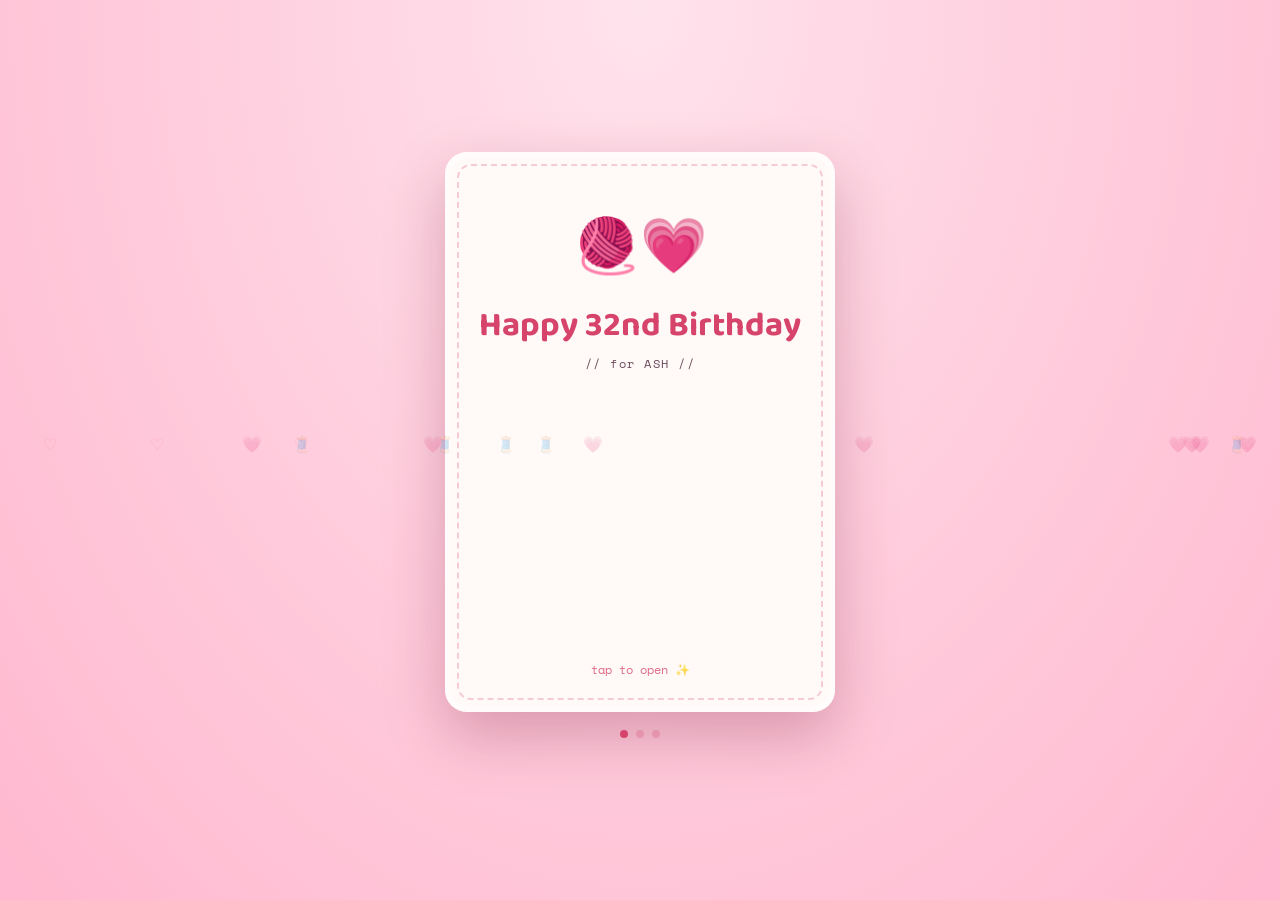
==== index.html @ e6eb1e93 "Add files via upload" ====
<!DOCTYPE html>
<html lang="en">
<head>
<meta charset="UTF-8">
<title>Happy 32nd Birthday, Ash</title>
<link href="https://fonts.googleapis.com/css2?family=Baloo+2:wght@500;600;700&family=Space+Mono:wght@400;700&display=swap" rel="stylesheet">
<style>
  :root{
    --pink-1: #ffe3ec;
    --pink-2: #ffb8cf;
    --pink-deep: #d6446b;
    --panel: #fffaf8;
    --ink: #3a2233;
    --ink-soft: #6b4b5c;
    --mustard: #e8a33d;
    --rose: #e8637a;
    --gold: #f0bd6a;
  }
  *{box-sizing:border-box;}
  html,body{
    margin:0; padding:0; width:100%; min-height:100%;
    background: radial-gradient(ellipse at 50% 0%, var(--pink-1) 0%, var(--pink-2) 100%);
    font-family:'Baloo 2', sans-serif;
    color: var(--ink);
    overflow-x:hidden;
  }
  .stage{
    position:relative;
    min-height:100vh;
    display:flex;
    flex-direction:column;
    align-items:center;
    justify-content:center;
    padding: 40px 16px 50px;
  }
  /* soft floating hearts in the pink backdrop */
  .heart{
    position:absolute;
    font-size: 16px;
    color: rgba(214,68,107,0.18);
    animation: floatUp linear infinite;
    user-select:none;
    pointer-events:none;
  }
  @keyframes floatUp{
    0%{ transform: translateY(110vh) rotate(0deg); opacity:0; }
    12%{ opacity:1; }
    88%{ opacity:1; }
    100%{ transform: translateY(-8vh) rotate(20deg); opacity:0; }
  }

  .perspective{
    perspective: 1600px;
    width: min(390px, 92vw);
  }
  .card{
    position:relative;
    width:100%;
    min-height: 560px;
    transition: transform .35s ease;
    transform-origin:center;
  }
  .card.flipping{ transform: scaleX(0.02); }

  .face{
    display:none;
    width:100%;
    min-height:560px;
    background: var(--panel);
    border-radius: 22px;
    box-shadow: 0 24px 60px rgba(120,20,55,0.28), 0 0 0 6px rgba(255,255,255,0.5) inset;
    padding: 34px 26px;
    position:relative;
    overflow:hidden;
  }
  .face.active{ display:flex; flex-direction:column; align-items:center; text-align:center; }

  /* stitched border motif */
  .face::before{
    content:"";
    position:absolute; inset:12px;
    border: 2px dashed rgba(214,68,107,0.25);
    border-radius: 14px;
    pointer-events:none;
  }

  h1{
    font-size: clamp(24px, 6vw, 34px);
    margin: 6px 0 2px;
    color: var(--pink-deep);
    z-index:2;
  }
  .sub{
    font-family:'Space Mono', monospace;
    font-size: 12px;
    letter-spacing: 1.5px;
    color: var(--ink-soft);
    margin-bottom: 18px;
    z-index:2;
  }
  .cover-icon{ font-size: 54px; margin-top: 20px; }
  .tap-hint{
    margin-top: auto;
    padding-top: 24px;
    font-family:'Space Mono', monospace;
    font-size: 12px;
    color: var(--pink-deep);
    opacity:.8;
    animation: pulse 1.8s ease-in-out infinite;
    z-index:2;
  }
  @keyframes pulse{ 0%,100%{opacity:.5;} 50%{opacity:1;} }

  /* middle page doodles (contained, not full viewport) */
  .doodle-row{
    position:absolute; inset:0;
    pointer-events:none;
    z-index:0;
  }
  .doodle{
    position:absolute;
    font-size: 18px;
    opacity: 0.28;
    animation: driftSmall 9s ease-in-out infinite;
  }
  @keyframes driftSmall{
    0%,100%{ transform: translateY(0); }
    50%{ transform: translateY(-14px); }
  }

  .cake-wrap{ z-index:2; cursor:pointer; margin-top: 6px; transition: transform .2s ease; }
  .cake-wrap:hover{ transform: scale(1.03); }
  .cake-wrap:active{ transform: scale(0.98); }
  .flame{ animation: flicker 1.4s ease-in-out infinite; transform-origin:center bottom; }
  @keyframes flicker{
    0%,100%{ transform: scaleY(1) rotate(-2deg); }
    50%{ transform: scaleY(1.15) rotate(2deg); }
  }
  .flame.out{ animation:none; opacity:0; transition: opacity .3s ease; }
  .smoke{ opacity:0; }
  .smoke.show{ opacity:1; animation: smokeUp 1.4s ease-out forwards; }
  @keyframes smokeUp{
    0%{ opacity:.6; transform: translateY(0) scale(1); }
    100%{ opacity:0; transform: translateY(-30px) scale(2.2); }
  }

  .message{
    max-width: 320px;
    margin-top: 18px;
    opacity:0;
    transform: translateY(10px);
    transition: opacity .7s ease, transform .7s ease;
    z-index:2;
    line-height:1.6;
    font-size: 15px;
    color: var(--ink);
  }
  .message.show{ opacity:1; transform: translateY(0); }
  .message b{ color: var(--pink-deep); }
  .hint{
    font-family:'Space Mono', monospace;
    font-size: 12px;
    color: var(--ink-soft);
    margin-top: 14px;
    z-index:2;
  }

  .btn{
    margin-top: 22px;
    background: var(--rose);
    color: #fff;
    border:none;
    padding: 10px 22px;
    border-radius: 30px;
    font-family:'Baloo 2', sans-serif;
    font-weight:600;
    font-size: 14px;
    cursor:pointer;
    opacity:0;
    transform: translateY(8px);
    transition: opacity .5s ease .1s, transform .5s ease .1s, background .2s ease;
    z-index:2;
  }
  .btn.show{ opacity:1; transform:translateY(0); }
  .btn:hover{ background: var(--pink-deep); }

  .signoff{
    margin-top: 22px;
    font-family:'Space Mono', monospace;
    font-size: 12.5px;
    color: var(--pink-deep);
    z-index:2;
  }
  .ps{
    margin-top: 14px;
    font-size: 14px;
    color: var(--ink-soft);
    max-width: 300px;
    z-index:2;
  }

  .dots{
    display:flex; gap:8px; margin-top: 18px; z-index:2;
  }
  .dot{ width:8px; height:8px; border-radius:50%; background: rgba(214,68,107,0.25); }
  .dot.active{ background: var(--pink-deep); }

  /* confetti */
  .confetti{
    position:fixed; top:-20px; width:8px; height:14px; opacity:0.95;
    pointer-events:none; z-index:5; animation: fall linear forwards;
  }
  @keyframes fall{
    0%{ transform: translateY(0) rotate(0deg); }
    100%{ transform: translateY(105vh) rotate(720deg); }
  }
</style>
</head>
<body>
<div class="stage" id="stage">

  <div class="perspective">
    <div class="card" id="card">

      <!-- FRONT -->
      <div class="face active" data-page="front" id="pageFront">
        <div class="cover-icon">🧶💗</div>
        <h1>Happy 32nd Birthday</h1>
        <div class="sub">// for ASH //</div>
        <div class="tap-hint">tap to open ✨</div>
      </div>

      <!-- MIDDLE -->
      <div class="face" data-page="middle" id="pageMiddle">
        <div class="doodle-row" id="doodleRow"></div>
        <div class="cake-wrap" id="cakeWrap" title="Tap to blow out the candles">
          <svg width="160" height="150" viewBox="0 0 180 170">
            <ellipse cx="90" cy="150" rx="80" ry="10" fill="#f4d3dc" opacity="0.6"/>
            <rect x="35" y="95" width="110" height="45" rx="8" fill="#e8637a"/>
            <rect x="35" y="95" width="110" height="12" rx="6" fill="#f2879a"/>
            <rect x="50" y="65" width="80" height="35" rx="7" fill="#e8a33d"/>
            <rect x="50" y="65" width="80" height="10" rx="5" fill="#f0bd6a"/>
            <rect x="65" y="42" width="50" height="27" rx="6" fill="#f28aa0"/>
            <rect x="65" y="42" width="50" height="8" rx="4" fill="#ffb6c6"/>
            <g id="candle1">
              <rect x="72" y="24" width="5" height="20" fill="#fff"/>
              <ellipse class="flame" cx="74.5" cy="20" rx="4" ry="7" fill="#ffce54"/>
              <circle class="smoke" cx="74.5" cy="10" r="4" fill="#d8b6c0"/>
            </g>
            <g id="candle2">
              <rect x="87" y="20" width="5" height="24" fill="#fff"/>
              <ellipse class="flame" cx="89.5" cy="16" rx="4" ry="7" fill="#ffce54"/>
              <circle class="smoke" cx="89.5" cy="6" r="4" fill="#d8b6c0"/>
            </g>
            <g id="candle3">
              <rect x="102" y="24" width="5" height="20" fill="#fff"/>
              <ellipse class="flame" cx="104.5" cy="20" rx="4" ry="7" fill="#ffce54"/>
              <circle class="smoke" cx="104.5" cy="10" r="4" fill="#d8b6c0"/>
            </g>
          </svg>
        </div>
        <div class="hint" id="hint">tap the candles to make a wish 🕯️</div>

        <div class="message" id="message">
          32 looks incredible on you. In the last year alone you've been a rockstar mom to three, the steadiest kind
          of partner, and somehow still found time to chase down every conspiracy rabbit hole TikTok had to offer
          <b>(we need the full briefing sometime)</b>. You're out here learning to code between crochet rows and
          school deadlines, still refusing to settle for anything less than the life you actually want. That's rare.
          That's you.
        </div>
        <button class="btn" id="continueBtn">Continue →</button>
      </div>

      <!-- BACK -->
      <div class="face" data-page="back" id="pageBack">
        <div class="cover-icon">🖖💗</div>
        <h1 style="font-size:22px;">One more thing, Ash...</h1>
        <div class="ps">
          Here's to another year of building things — stitch by stitch, line by line. And for the record, if Data
          from the Enterprise ever needs backup analyzing a good rabbit-hole theory, I'm pretty sure you'd out-logic
          him anyway.
        </div>
        <div class="signoff">— Love, Dada 💛 (stardate 2026.09.01)</div>
        <button class="btn show" id="restartBtn">🔁 Open Again</button>
      </div>

    </div>
  </div>

  <div class="dots">
    <div class="dot active" id="dot0"></div>
    <div class="dot" id="dot1"></div>
    <div class="dot" id="dot2"></div>
  </div>
</div>

<script>
  const stage = document.getElementById('stage');
  const card = document.getElementById('card');
  const faces = { front: document.getElementById('pageFront'), middle: document.getElementById('pageMiddle'), back: document.getElementById('pageBack') };
  const dots = [document.getElementById('dot0'), document.getElementById('dot1'), document.getElementById('dot2')];
  const order = ['front','middle','back'];
  let current = 0;
  let blown = false;

  // soft floating hearts on the pink backdrop
  for(let i=0;i<18;i++){
    const h = document.createElement('div');
    h.className='heart';
    h.textContent = ['💗','♡','🧵'][Math.floor(Math.random()*3)];
    h.style.left = Math.random()*100+'%';
    h.style.animationDuration = (9+Math.random()*8)+'s';
    h.style.animationDelay = (Math.random()*8)+'s';
    stage.appendChild(h);
  }

  // doodles inside the middle page only
  const doodleRow = document.getElementById('doodleRow');
  const doodleSyms = ['♪','♫','</>','🧶'];
  for(let i=0;i<8;i++){
    const d = document.createElement('div');
    d.className='doodle';
    d.textContent = doodleSyms[Math.floor(Math.random()*doodleSyms.length)];
    d.style.left = (5+Math.random()*90)+'%';
    d.style.top = (5+Math.random()*85)+'%';
    d.style.color = ['#e8a33d','#e8637a','#d6446b'][Math.floor(Math.random()*3)];
    d.style.animationDelay = (Math.random()*4)+'s';
    doodleRow.appendChild(d);
  }

  function flipTo(index){
    card.classList.add('flipping');
    setTimeout(() => {
      faces[order[current]].classList.remove('active');
      current = index;
      faces[order[current]].classList.add('active');
      dots.forEach((d,i)=> d.classList.toggle('active', i===current));
      card.classList.remove('flipping');
    }, 330);
  }

  // front cover: tap anywhere to open
  faces.front.addEventListener('click', () => flipTo(1));

  // middle page: candle interaction
  const cakeWrap = document.getElementById('cakeWrap');
  const hint = document.getElementById('hint');
  const message = document.getElementById('message');
  const continueBtn = document.getElementById('continueBtn');

  cakeWrap.addEventListener('click', () => {
    if(blown) return;
    blown = true;
    document.querySelectorAll('.flame').forEach(f => f.classList.add('out'));
    document.querySelectorAll('.smoke').forEach(s => s.classList.add('show'));
    hint.textContent = "wish made ✨";
    setTimeout(() => {
      message.classList.add('show');
      continueBtn.classList.add('show');
      launchConfetti();
    }, 400);
  });

  continueBtn.addEventListener('click', (e) => { e.stopPropagation(); flipTo(2); });

  // back page: restart
  document.getElementById('restartBtn').addEventListener('click', (e) => {
    e.stopPropagation();
    blown = false;
    document.querySelectorAll('.flame').forEach(f => f.classList.remove('out'));
    document.querySelectorAll('.smoke').forEach(s => s.classList.remove('show'));
    hint.textContent = "tap the candles to make a wish 🕯️";
    message.classList.remove('show');
    continueBtn.classList.remove('show');
    flipTo(0);
  });

  function launchConfetti(){
    const colors = ['#e8637a','#f28aa0','#ffb6c6','#e8a33d','#fff'];
    for(let i=0;i<70;i++){
      const c = document.createElement('div');
      c.className='confetti';
      c.style.left = Math.random()*100+'%';
      c.style.background = colors[Math.floor(Math.random()*colors.length)];
      c.style.animationDuration = (2.5+Math.random()*2)+'s';
      c.style.animationDelay = (Math.random()*0.6)+'s';
      document.body.appendChild(c);
      setTimeout(()=> c.remove(), 5000);
    }
  }
</script>
</body>
</html>
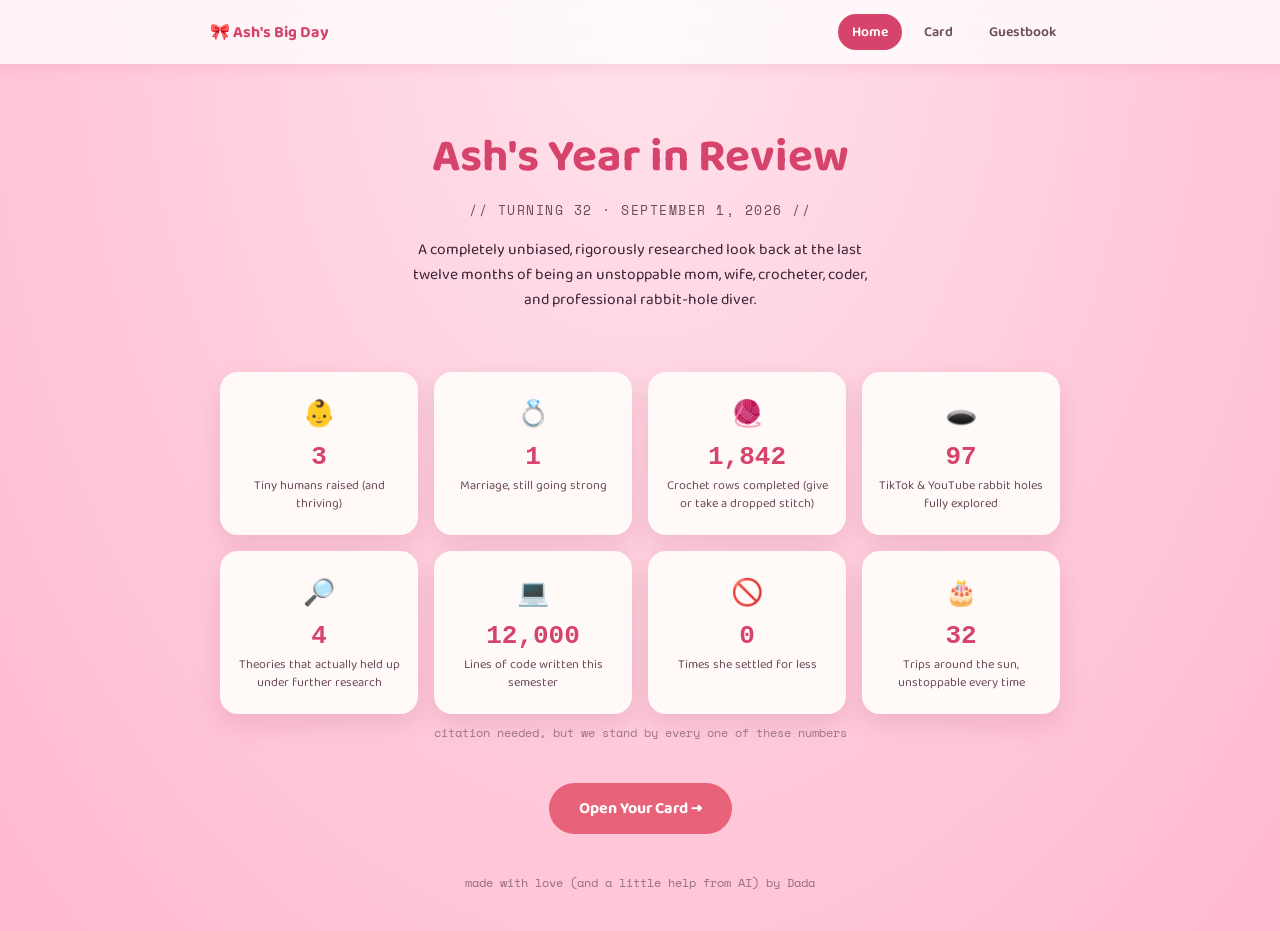
==== commit 14248f00: "Add files via upload" ====
--- a/index.html
+++ b/index.html
@@ -2,392 +2,110 @@
 <html lang="en">
 <head>
 <meta charset="UTF-8">
-<title>Happy 32nd Birthday, Ash</title>
+<meta name="viewport" content="width=device-width, initial-scale=1">
+<title>Ash's Year in Review</title>
 <link href="https://fonts.googleapis.com/css2?family=Baloo+2:wght@500;600;700&family=Space+Mono:wght@400;700&display=swap" rel="stylesheet">
+<link rel="stylesheet" href="style.css">
 <style>
-  :root{
-    --pink-1: #ffe3ec;
-    --pink-2: #ffb8cf;
-    --pink-deep: #d6446b;
-    --panel: #fffaf8;
-    --ink: #3a2233;
-    --ink-soft: #6b4b5c;
-    --mustard: #e8a33d;
-    --rose: #e8637a;
-    --gold: #f0bd6a;
+  .hero{ max-width: 720px; margin: 0 auto; padding: 56px 20px 20px; text-align:center; }
+  .hero h1{ font-size: clamp(30px, 6vw, 46px); color: var(--pink-deep); margin: 0 0 6px; }
+  .hero .sub{ font-family:'Space Mono', monospace; font-size: 13px; letter-spacing:1.5px; color: var(--ink-soft); }
+  .hero p.lead{ max-width: 480px; margin: 18px auto 0; line-height:1.6; font-size:15.5px; }
+
+  .stats-grid{
+    max-width: 880px; margin: 40px auto 10px;
+    display:grid; grid-template-columns: repeat(4, 1fr); gap: 16px;
+    padding: 0 20px;
   }
-  *{box-sizing:border-box;}
-  html,body{
-    margin:0; padding:0; width:100%; min-height:100%;
-    background: radial-gradient(ellipse at 50% 0%, var(--pink-1) 0%, var(--pink-2) 100%);
-    font-family:'Baloo 2', sans-serif;
-    color: var(--ink);
-    overflow-x:hidden;
+  @media (max-width: 700px){ .stats-grid{ grid-template-columns: repeat(2, 1fr); } }
+
+  .stat-card{
+    background: var(--panel);
+    border-radius: 18px;
+    padding: 22px 14px;
+    text-align:center;
+    box-shadow: 0 10px 26px rgba(120,20,55,0.12);
   }
-  .stage{
-    position:relative;
-    min-height:100vh;
-    display:flex;
-    flex-direction:column;
-    align-items:center;
-    justify-content:center;
-    padding: 40px 16px 50px;
+  .stat-icon{ font-size: 26px; margin-bottom: 6px; }
+  .stat-number{
+    font-size: 26px; font-weight:700; color: var(--pink-deep);
+    font-family:'Space Mono', monospace;
   }
-  /* soft floating hearts in the pink backdrop */
-  .heart{
-    position:absolute;
-    font-size: 16px;
-    color: rgba(214,68,107,0.18);
-    animation: floatUp linear infinite;
-    user-select:none;
-    pointer-events:none;
-  }
-  @keyframes floatUp{
-    0%{ transform: translateY(110vh) rotate(0deg); opacity:0; }
-    12%{ opacity:1; }
-    88%{ opacity:1; }
-    100%{ transform: translateY(-8vh) rotate(20deg); opacity:0; }
+  .stat-label{ font-size: 12.5px; color: var(--ink-soft); margin-top: 6px; line-height:1.4; }
+
+  .fine-print{
+    text-align:center; font-family:'Space Mono', monospace; font-size:11.5px;
+    color: var(--ink-soft); opacity:.65; margin: 8px 20px 0;
   }
 
-  .perspective{
-    perspective: 1600px;
-    width: min(390px, 92vw);
-  }
-  .card{
-    position:relative;
-    width:100%;
-    min-height: 560px;
-    transition: transform .35s ease;
-    transform-origin:center;
-  }
-  .card.flipping{ transform: scaleX(0.02); }
-
-  .face{
-    display:none;
-    width:100%;
-    min-height:560px;
-    background: var(--panel);
-    border-radius: 22px;
-    box-shadow: 0 24px 60px rgba(120,20,55,0.28), 0 0 0 6px rgba(255,255,255,0.5) inset;
-    padding: 34px 26px;
-    position:relative;
-    overflow:hidden;
-  }
-  .face.active{ display:flex; flex-direction:column; align-items:center; text-align:center; }
-
-  /* stitched border motif */
-  .face::before{
-    content:"";
-    position:absolute; inset:12px;
-    border: 2px dashed rgba(214,68,107,0.25);
-    border-radius: 14px;
-    pointer-events:none;
-  }
-
-  h1{
-    font-size: clamp(24px, 6vw, 34px);
-    margin: 6px 0 2px;
-    color: var(--pink-deep);
-    z-index:2;
-  }
-  .sub{
-    font-family:'Space Mono', monospace;
-    font-size: 12px;
-    letter-spacing: 1.5px;
-    color: var(--ink-soft);
-    margin-bottom: 18px;
-    z-index:2;
-  }
-  .cover-icon{ font-size: 54px; margin-top: 20px; }
-  .tap-hint{
-    margin-top: auto;
-    padding-top: 24px;
-    font-family:'Space Mono', monospace;
-    font-size: 12px;
-    color: var(--pink-deep);
-    opacity:.8;
-    animation: pulse 1.8s ease-in-out infinite;
-    z-index:2;
-  }
-  @keyframes pulse{ 0%,100%{opacity:.5;} 50%{opacity:1;} }
-
-  /* middle page doodles (contained, not full viewport) */
-  .doodle-row{
-    position:absolute; inset:0;
-    pointer-events:none;
-    z-index:0;
-  }
-  .doodle{
-    position:absolute;
-    font-size: 18px;
-    opacity: 0.28;
-    animation: driftSmall 9s ease-in-out infinite;
-  }
-  @keyframes driftSmall{
-    0%,100%{ transform: translateY(0); }
-    50%{ transform: translateY(-14px); }
-  }
-
-  .cake-wrap{ z-index:2; cursor:pointer; margin-top: 6px; transition: transform .2s ease; }
-  .cake-wrap:hover{ transform: scale(1.03); }
-  .cake-wrap:active{ transform: scale(0.98); }
-  .flame{ animation: flicker 1.4s ease-in-out infinite; transform-origin:center bottom; }
-  @keyframes flicker{
-    0%,100%{ transform: scaleY(1) rotate(-2deg); }
-    50%{ transform: scaleY(1.15) rotate(2deg); }
-  }
-  .flame.out{ animation:none; opacity:0; transition: opacity .3s ease; }
-  .smoke{ opacity:0; }
-  .smoke.show{ opacity:1; animation: smokeUp 1.4s ease-out forwards; }
-  @keyframes smokeUp{
-    0%{ opacity:.6; transform: translateY(0) scale(1); }
-    100%{ opacity:0; transform: translateY(-30px) scale(2.2); }
-  }
-
-  .message{
-    max-width: 320px;
-    margin-top: 18px;
-    opacity:0;
-    transform: translateY(10px);
-    transition: opacity .7s ease, transform .7s ease;
-    z-index:2;
-    line-height:1.6;
-    font-size: 15px;
-    color: var(--ink);
-  }
-  .message.show{ opacity:1; transform: translateY(0); }
-  .message b{ color: var(--pink-deep); }
-  .hint{
-    font-family:'Space Mono', monospace;
-    font-size: 12px;
-    color: var(--ink-soft);
-    margin-top: 14px;
-    z-index:2;
-  }
-
-  .btn{
-    margin-top: 22px;
-    background: var(--rose);
-    color: #fff;
-    border:none;
-    padding: 10px 22px;
-    border-radius: 30px;
-    font-family:'Baloo 2', sans-serif;
-    font-weight:600;
-    font-size: 14px;
-    cursor:pointer;
-    opacity:0;
-    transform: translateY(8px);
-    transition: opacity .5s ease .1s, transform .5s ease .1s, background .2s ease;
-    z-index:2;
-  }
-  .btn.show{ opacity:1; transform:translateY(0); }
-  .btn:hover{ background: var(--pink-deep); }
-
-  .signoff{
-    margin-top: 22px;
-    font-family:'Space Mono', monospace;
-    font-size: 12.5px;
-    color: var(--pink-deep);
-    z-index:2;
-  }
-  .ps{
-    margin-top: 14px;
-    font-size: 14px;
-    color: var(--ink-soft);
-    max-width: 300px;
-    z-index:2;
-  }
-
-  .dots{
-    display:flex; gap:8px; margin-top: 18px; z-index:2;
-  }
-  .dot{ width:8px; height:8px; border-radius:50%; background: rgba(214,68,107,0.25); }
-  .dot.active{ background: var(--pink-deep); }
-
-  /* confetti */
-  .confetti{
-    position:fixed; top:-20px; width:8px; height:14px; opacity:0.95;
-    pointer-events:none; z-index:5; animation: fall linear forwards;
-  }
-  @keyframes fall{
-    0%{ transform: translateY(0) rotate(0deg); }
-    100%{ transform: translateY(105vh) rotate(720deg); }
-  }
+  .cta-wrap{ text-align:center; margin: 42px 20px 10px; }
 </style>
 </head>
 <body>
-<div class="stage" id="stage">
 
-  <div class="perspective">
-    <div class="card" id="card">
+  <nav class="site-nav">
+    <div class="nav-inner">
+      <span class="nav-logo">🎀 Ash's Big Day</span>
+      <div class="nav-links">
+        <a class="nav-link active" href="index.html">Home</a>
+        <a class="nav-link" href="card.html">Card</a>
+        <a class="nav-link" href="guestbook.html">Guestbook</a>
+      </div>
+    </div>
+  </nav>
 
-      <!-- FRONT -->
-      <div class="face active" data-page="front" id="pageFront">
-        <div class="cover-icon">🧶💗</div>
-        <h1>Happy 32nd Birthday</h1>
-        <div class="sub">// for ASH //</div>
-        <div class="tap-hint">tap to open ✨</div>
-      </div>
+  <header class="hero">
+    <h1>Ash's Year in Review</h1>
+    <div class="sub">// TURNING 32 · SEPTEMBER 1, 2026 //</div>
+    <p class="lead">
+      A completely unbiased, rigorously researched look back at the last twelve months
+      of being an unstoppable mom, wife, crocheter, coder, and professional rabbit-hole diver.
+    </p>
+  </header>
 
-      <!-- MIDDLE -->
-      <div class="face" data-page="middle" id="pageMiddle">
-        <div class="doodle-row" id="doodleRow"></div>
-        <div class="cake-wrap" id="cakeWrap" title="Tap to blow out the candles">
-          <svg width="160" height="150" viewBox="0 0 180 170">
-            <ellipse cx="90" cy="150" rx="80" ry="10" fill="#f4d3dc" opacity="0.6"/>
-            <rect x="35" y="95" width="110" height="45" rx="8" fill="#e8637a"/>
-            <rect x="35" y="95" width="110" height="12" rx="6" fill="#f2879a"/>
-            <rect x="50" y="65" width="80" height="35" rx="7" fill="#e8a33d"/>
-            <rect x="50" y="65" width="80" height="10" rx="5" fill="#f0bd6a"/>
-            <rect x="65" y="42" width="50" height="27" rx="6" fill="#f28aa0"/>
-            <rect x="65" y="42" width="50" height="8" rx="4" fill="#ffb6c6"/>
-            <g id="candle1">
-              <rect x="72" y="24" width="5" height="20" fill="#fff"/>
-              <ellipse class="flame" cx="74.5" cy="20" rx="4" ry="7" fill="#ffce54"/>
-              <circle class="smoke" cx="74.5" cy="10" r="4" fill="#d8b6c0"/>
-            </g>
-            <g id="candle2">
-              <rect x="87" y="20" width="5" height="24" fill="#fff"/>
-              <ellipse class="flame" cx="89.5" cy="16" rx="4" ry="7" fill="#ffce54"/>
-              <circle class="smoke" cx="89.5" cy="6" r="4" fill="#d8b6c0"/>
-            </g>
-            <g id="candle3">
-              <rect x="102" y="24" width="5" height="20" fill="#fff"/>
-              <ellipse class="flame" cx="104.5" cy="20" rx="4" ry="7" fill="#ffce54"/>
-              <circle class="smoke" cx="104.5" cy="10" r="4" fill="#d8b6c0"/>
-            </g>
-          </svg>
-        </div>
-        <div class="hint" id="hint">tap the candles to make a wish 🕯️</div>
+  <section class="stats-grid" id="statsGrid">
+    <div class="stat-card"><div class="stat-icon">👶</div><div class="stat-number" data-target="3">0</div><div class="stat-label">Tiny humans raised (and thriving)</div></div>
+    <div class="stat-card"><div class="stat-icon">💍</div><div class="stat-number" data-target="1">0</div><div class="stat-label">Marriage, still going strong</div></div>
+    <div class="stat-card"><div class="stat-icon">🧶</div><div class="stat-number" data-target="1842">0</div><div class="stat-label">Crochet rows completed (give or take a dropped stitch)</div></div>
+    <div class="stat-card"><div class="stat-icon">🕳️</div><div class="stat-number" data-target="97">0</div><div class="stat-label">TikTok &amp; YouTube rabbit holes fully explored</div></div>
+    <div class="stat-card"><div class="stat-icon">🔎</div><div class="stat-number" data-target="4">0</div><div class="stat-label">Theories that actually held up under further research</div></div>
+    <div class="stat-card"><div class="stat-icon">💻</div><div class="stat-number" data-target="12000">0</div><div class="stat-label">Lines of code written this semester</div></div>
+    <div class="stat-card"><div class="stat-icon">🚫</div><div class="stat-number" data-target="0">0</div><div class="stat-label">Times she settled for less</div></div>
+    <div class="stat-card"><div class="stat-icon">🎂</div><div class="stat-number" data-target="32">0</div><div class="stat-label">Trips around the sun, unstoppable every time</div></div>
+  </section>
 
-        <div class="message" id="message">
-          32 looks incredible on you. In the last year alone you've been a rockstar mom to three, the steadiest kind
-          of partner, and somehow still found time to chase down every conspiracy rabbit hole TikTok had to offer
-          <b>(we need the full briefing sometime)</b>. You're out here learning to code between crochet rows and
-          school deadlines, still refusing to settle for anything less than the life you actually want. That's rare.
-          That's you.
-        </div>
-        <button class="btn" id="continueBtn">Continue →</button>
-      </div>
+  <p class="fine-print">citation needed, but we stand by every one of these numbers</p>
 
-      <!-- BACK -->
-      <div class="face" data-page="back" id="pageBack">
-        <div class="cover-icon">🖖💗</div>
-        <h1 style="font-size:22px;">One more thing, Ash...</h1>
-        <div class="ps">
-          Here's to another year of building things — stitch by stitch, line by line. And for the record, if Data
-          from the Enterprise ever needs backup analyzing a good rabbit-hole theory, I'm pretty sure you'd out-logic
-          him anyway.
-        </div>
-        <div class="signoff">— Love, Dada 💛 (stardate 2026.09.01)</div>
-        <button class="btn show" id="restartBtn">🔁 Open Again</button>
-      </div>
-
-    </div>
+  <div class="cta-wrap">
+    <a href="card.html" class="btn-primary">Open Your Card →</a>
   </div>
 
-  <div class="dots">
-    <div class="dot active" id="dot0"></div>
-    <div class="dot" id="dot1"></div>
-    <div class="dot" id="dot2"></div>
-  </div>
-</div>
+  <footer class="site-footer">made with love (and a little help from AI) by Dada</footer>
 
 <script>
-  const stage = document.getElementById('stage');
-  const card = document.getElementById('card');
-  const faces = { front: document.getElementById('pageFront'), middle: document.getElementById('pageMiddle'), back: document.getElementById('pageBack') };
-  const dots = [document.getElementById('dot0'), document.getElementById('dot1'), document.getElementById('dot2')];
-  const order = ['front','middle','back'];
-  let current = 0;
-  let blown = false;
+  const numbers = document.querySelectorAll('.stat-number');
+  const animate = (el) => {
+    const target = parseInt(el.dataset.target, 10);
+    const duration = 1100;
+    const start = performance.now();
+    function step(now){
+      const progress = Math.min((now - start) / duration, 1);
+      const eased = 1 - Math.pow(1 - progress, 3);
+      el.textContent = Math.round(eased * target).toLocaleString();
+      if(progress < 1) requestAnimationFrame(step);
+    }
+    requestAnimationFrame(step);
+  };
+  const obs = new IntersectionObserver((entries) => {
+    entries.forEach(entry => {
+      if(entry.isIntersecting){
+        animate(entry.target);
+        obs.unobserve(entry.target);
+      }
+    });
+  }, { threshold: 0.4 });
+  numbers.forEach(n => obs.observe(n));
+</script>
 
-  // soft floating hearts on the pink backdrop
-  for(let i=0;i<18;i++){
-    const h = document.createElement('div');
-    h.className='heart';
-    h.textContent = ['💗','♡','🧵'][Math.floor(Math.random()*3)];
-    h.style.left = Math.random()*100+'%';
-    h.style.animationDuration = (9+Math.random()*8)+'s';
-    h.style.animationDelay = (Math.random()*8)+'s';
-    stage.appendChild(h);
-  }
-
-  // doodles inside the middle page only
-  const doodleRow = document.getElementById('doodleRow');
-  const doodleSyms = ['♪','♫','</>','🧶'];
-  for(let i=0;i<8;i++){
-    const d = document.createElement('div');
-    d.className='doodle';
-    d.textContent = doodleSyms[Math.floor(Math.random()*doodleSyms.length)];
-    d.style.left = (5+Math.random()*90)+'%';
-    d.style.top = (5+Math.random()*85)+'%';
-    d.style.color = ['#e8a33d','#e8637a','#d6446b'][Math.floor(Math.random()*3)];
-    d.style.animationDelay = (Math.random()*4)+'s';
-    doodleRow.appendChild(d);
-  }
-
-  function flipTo(index){
-    card.classList.add('flipping');
-    setTimeout(() => {
-      faces[order[current]].classList.remove('active');
-      current = index;
-      faces[order[current]].classList.add('active');
-      dots.forEach((d,i)=> d.classList.toggle('active', i===current));
-      card.classList.remove('flipping');
-    }, 330);
-  }
-
-  // front cover: tap anywhere to open
-  faces.front.addEventListener('click', () => flipTo(1));
-
-  // middle page: candle interaction
-  const cakeWrap = document.getElementById('cakeWrap');
-  const hint = document.getElementById('hint');
-  const message = document.getElementById('message');
-  const continueBtn = document.getElementById('continueBtn');
-
-  cakeWrap.addEventListener('click', () => {
-    if(blown) return;
-    blown = true;
-    document.querySelectorAll('.flame').forEach(f => f.classList.add('out'));
-    document.querySelectorAll('.smoke').forEach(s => s.classList.add('show'));
-    hint.textContent = "wish made ✨";
-    setTimeout(() => {
-      message.classList.add('show');
-      continueBtn.classList.add('show');
-      launchConfetti();
-    }, 400);
-  });
-
-  continueBtn.addEventListener('click', (e) => { e.stopPropagation(); flipTo(2); });
-
-  // back page: restart
-  document.getElementById('restartBtn').addEventListener('click', (e) => {
-    e.stopPropagation();
-    blown = false;
-    document.querySelectorAll('.flame').forEach(f => f.classList.remove('out'));
-    document.querySelectorAll('.smoke').forEach(s => s.classList.remove('show'));
-    hint.textContent = "tap the candles to make a wish 🕯️";
-    message.classList.remove('show');
-    continueBtn.classList.remove('show');
-    flipTo(0);
-  });
-
-  function launchConfetti(){
-    const colors = ['#e8637a','#f28aa0','#ffb6c6','#e8a33d','#fff'];
-    for(let i=0;i<70;i++){
-      const c = document.createElement('div');
-      c.className='confetti';
-      c.style.left = Math.random()*100+'%';
-      c.style.background = colors[Math.floor(Math.random()*colors.length)];
-      c.style.animationDuration = (2.5+Math.random()*2)+'s';
-      c.style.animationDelay = (Math.random()*0.6)+'s';
-      document.body.appendChild(c);
-      setTimeout(()=> c.remove(), 5000);
-    }
-  }
-</script>
 </body>
 </html>
--- a/style.css
+++ b/style.css
@@ -0,0 +1,63 @@
+:root{
+  --pink-1: #ffe3ec;
+  --pink-2: #ffb8cf;
+  --pink-deep: #d6446b;
+  --panel: #fffaf8;
+  --ink: #3a2233;
+  --ink-soft: #6b4b5c;
+  --mustard: #e8a33d;
+  --rose: #e8637a;
+  --gold: #f0bd6a;
+}
+*{box-sizing:border-box;}
+html,body{
+  margin:0; padding:0; width:100%; min-height:100%;
+  background: radial-gradient(ellipse at 50% 0%, var(--pink-1) 0%, var(--pink-2) 100%);
+  font-family:'Baloo 2', sans-serif;
+  color: var(--ink);
+}
+a{ text-decoration:none; }
+
+.site-nav{
+  position:sticky; top:0; z-index:20;
+  background: rgba(255,255,255,0.78);
+  backdrop-filter: blur(8px);
+  box-shadow: 0 2px 14px rgba(214,68,107,0.15);
+}
+.nav-inner{
+  max-width: 900px; margin:0 auto;
+  display:flex; align-items:center; justify-content:space-between;
+  padding: 14px 20px;
+}
+.nav-logo{ font-weight:700; color: var(--pink-deep); font-size:16px; }
+.nav-links{ display:flex; gap:8px; }
+.nav-link{
+  color: var(--ink-soft); font-weight:600; font-size:14px;
+  padding:7px 14px; border-radius:20px; transition: background .2s, color .2s;
+}
+.nav-link:hover{ background: rgba(214,68,107,0.1); }
+.nav-link.active{ background: var(--pink-deep); color:#fff; }
+
+.btn-primary{
+  display:inline-block;
+  background: var(--rose);
+  color:#fff !important;
+  border:none;
+  padding: 13px 30px;
+  border-radius: 30px;
+  font-family:'Baloo 2', sans-serif;
+  font-weight:700;
+  font-size: 16px;
+  cursor:pointer;
+  transition: background .2s ease, transform .2s ease;
+}
+.btn-primary:hover{ background: var(--pink-deep); transform: translateY(-2px); }
+
+.site-footer{
+  text-align:center;
+  font-family:'Space Mono', monospace;
+  font-size: 12px;
+  color: var(--ink-soft);
+  opacity: .7;
+  padding: 30px 20px 40px;
+}
